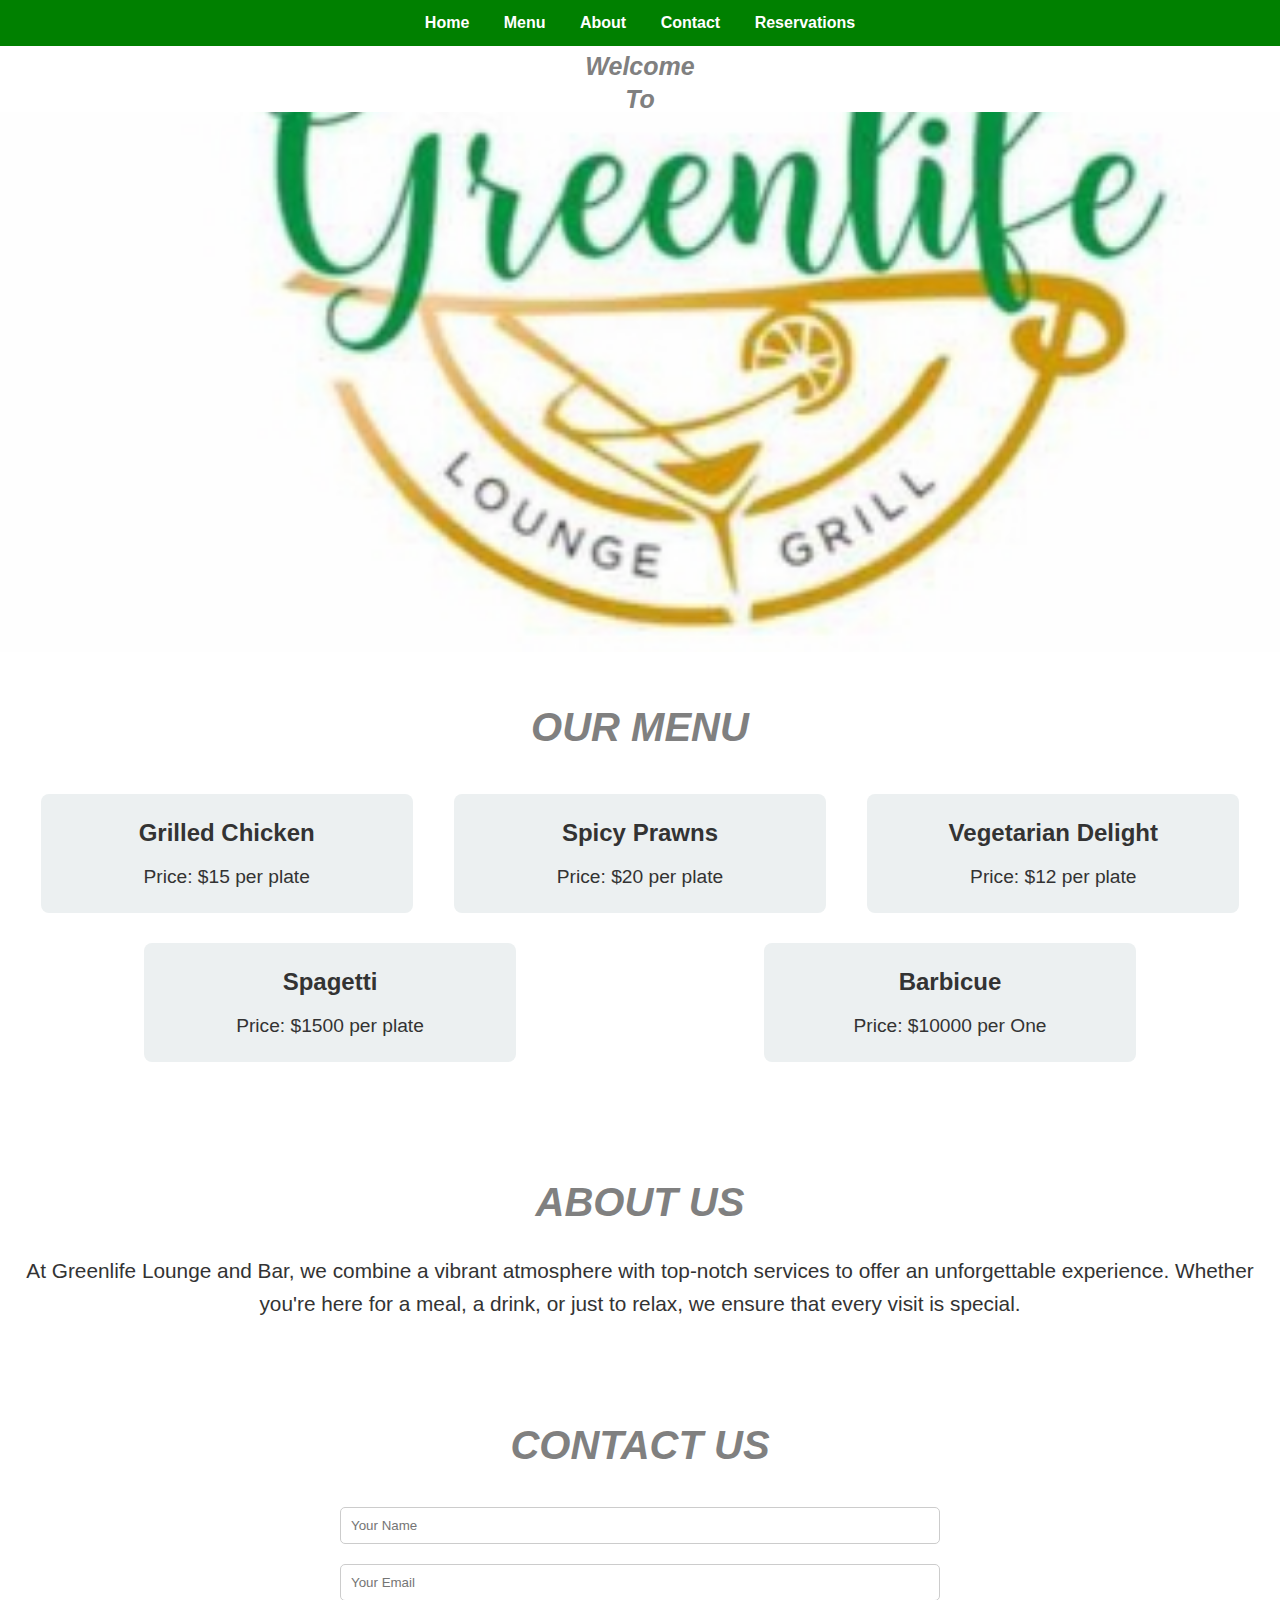
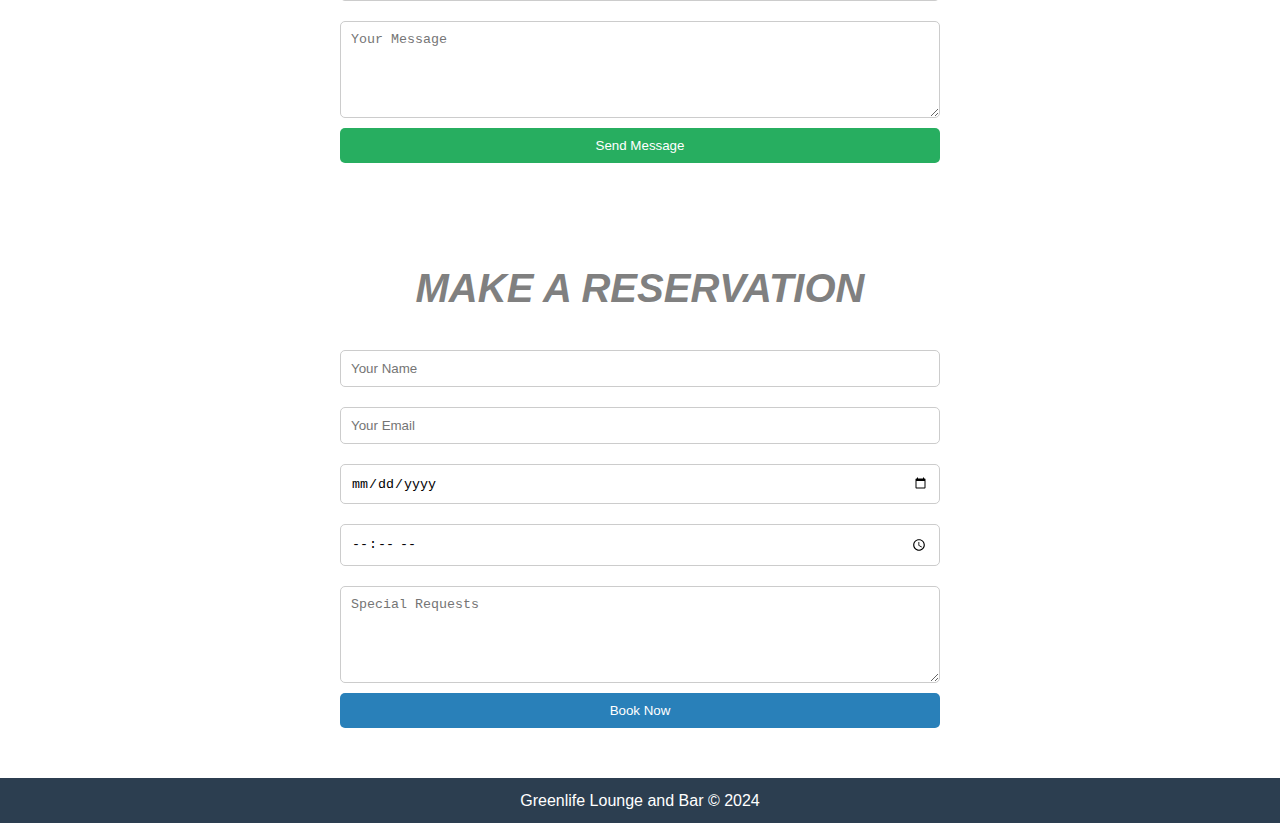
==== index.html @ 82cc6e37 "Add files via upload" ====
<!DOCTYPE html>
<html lang="en">
<head>
    <meta charset="UTF-8">
    <meta name="viewport" content="width=device-width, initial-scale=1.0">
    <meta http-equiv="X-UA-Compatible" content="ie=edge">
    <title>Greenlife Lounge and Bar</title>
    <style>
        /* Global Styles */
        * {
            margin: 0;
            padding: 0;
            box-sizing: border-box;
        }

        body {
            font-family: 'Arial', sans-serif;
            background-color: #fff;
            color: #333;
            line-height: 1.6;
        }

        nav {
            background: green;
            color: white;
            padding: 10px 0;
            text-align: center;
        }

        nav ul {
            list-style: none;
        }

        nav ul li {
            display: inline;
            margin: 0 15px;
        }

        nav ul li a {
            color: white;
            text-decoration: none;
            font-weight: bold;
        }

        nav ul li a:hover {
            color: #f39c12;
        }

        .hero {
            background: url('image1.jpg') no-repeat center center/cover;
            height: 60vh;
            display: flex;
            margin-top: -7px;
            align-items: center;
            justify-content: center;
            color: white;
            text-align: center;
        }

        .hero h1 {
            font-size: 3rem;
            text-transform: uppercase;
        }

        .hero p {
            font-size: 1.5rem;
        }

        section {
            padding: 50px 20px;
        }

        .menu, .about, .contact, .reservation {
            text-align: center;
        }

        .menu h2, .about h2, .contact h2, .reservation h2 {
            font-size: 2.5rem;
            margin-bottom: 20px;
            text-transform: uppercase;
        }

        .menu-items {
            display: flex;
            flex-wrap: wrap;
            justify-content: space-around;
        }

        .menu-item {
            width: 30%;
            margin: 15px 0;
            background: #ecf0f1;
            padding: 20px;
            border-radius: 8px;
        }

        .menu-item h3 {
            font-size: 1.5rem;
            margin-bottom: 10px;
        }

        .menu-item p {
            font-size: 1.2rem;
        }

        /* About Section */
        .about p {
            font-size: 1.3rem;
            margin-top: 20px;
        }

        /* Contact Form */
        .contact form {
            display: flex;
            flex-direction: column;
            max-width: 600px;
            margin: 0 auto;
        }
        

        .contact input, .contact textarea {
            padding: 10px;
            margin: 10px 0;
            border: 1px solid #ccc;
            border-radius: 5px;
        }

        .contact button {
            padding: 10px;
            background: #27ae60;
            color: white;
            border: none;
            border-radius: 5px;
            cursor: pointer;
        }

        .contact button:hover {
            background: #2ecc71;
        }

        /* Reservation Section */
        .reservation form {
            display: flex;
            flex-direction: column;
            max-width: 600px;
            margin: 0 auto;
        }
    
         h1 {
             text-align: center;
             font-style: italic;
             font-size: 25px;
             color: grey;
             
         }
    
         h2 {
             text-align: center;
             font-style: italic;
             font-size: 25px;
             margin-top: -7px;
             color: grey;
             
         }

        .reservation input, .reservation textarea {
            padding: 10px;
            margin: 10px 0;
            border: 1px solid #ccc;
            border-radius: 5px;
        }

        .reservation button {
            padding: 10px;
            background: #2980b9;
            color: white;
            border: none;
            border-radius: 5px;
            cursor: pointer;
        }

        .reservation button:hover {
            background: #3498db;
        }

        footer {
            background: #2c3e50;
            color: white;
            text-align: center;
            padding: 10px 0;
        }

        @media(max-width: 768px) {
            .menu-item {
                width: 100%;
            }
        }
    </style>
</head>
<body>
    <nav>
        <ul>
            <li><a href="#hero">Home</a></li>
            <li><a href="#menu">Menu</a></li>
            <li><a href="#about">About</a></li>
            <li><a href="#contact">Contact</a></li>
            <li><a href="#reservation">Reservations</a></li>
        </ul>
    </nav>
    <h1> Welcome </h1>
    <h2>  To</h2>
  <section class="hero" id="hero">
    </section>

    <section class="menu" id="menu">
        <h2>Our Menu</h2>
        <div class="menu-items">
            <div class="menu-item">
                <h3>Grilled Chicken</h3>
                <p>Price: $15 per plate</p>
            </div>
            <div class="menu-item">
                <h3>Spicy Prawns</h3>
                <p>Price: $20 per plate</p>
            </div>
            <div class="menu-item">
                <h3>Vegetarian Delight</h3>
                <p>Price: $12 per plate</p>
            </div>
             <div class="menu-item">
                <h3>Spagetti </h3>
                <p>Price: $1500 per plate</p>
            </div>
             <div class="menu-item">
                <h3>Barbicue</h3>
                <p>Price: $10000 per One </p>
            </div>
        </div>
    </section>

    <section class="about" id="about">
        <h2>About Us</h2>
        <p>At Greenlife Lounge and Bar, we combine a vibrant atmosphere with top-notch services to offer an unforgettable experience. Whether you're here for a meal, a drink, or just to relax, we ensure that every visit is special.</p>
    </section>

    <section class="contact" id="contact">
        <h2>Contact Us</h2>
        <form action="">
            <input type="text" name="name" placeholder="Your Name">
            <input type="email" name="email" placeholder="Your Email">
            <textarea name="message" rows="5" placeholder="Your Message"></textarea>
            <button type="submit">Send Message</button>
        </form>
    </section>

    <section class="reservation" id="reservation">
        <h2>Make a Reservation</h2>
        <form action="">
            <input type="text" name="name" placeholder="Your Name">
            <input type="email" name="email" placeholder="Your Email">
            <input type="date" name="date">
            <input type="time" name="time">
            <textarea name="specialRequests" rows="5" placeholder="Special Requests"></textarea>
            <button type="submit">Book Now</button>
        </form>
    </section>

    <footer>
        <p>Greenlife Lounge and Bar &copy; 2024</p>
    </footer>
</body>
</html>
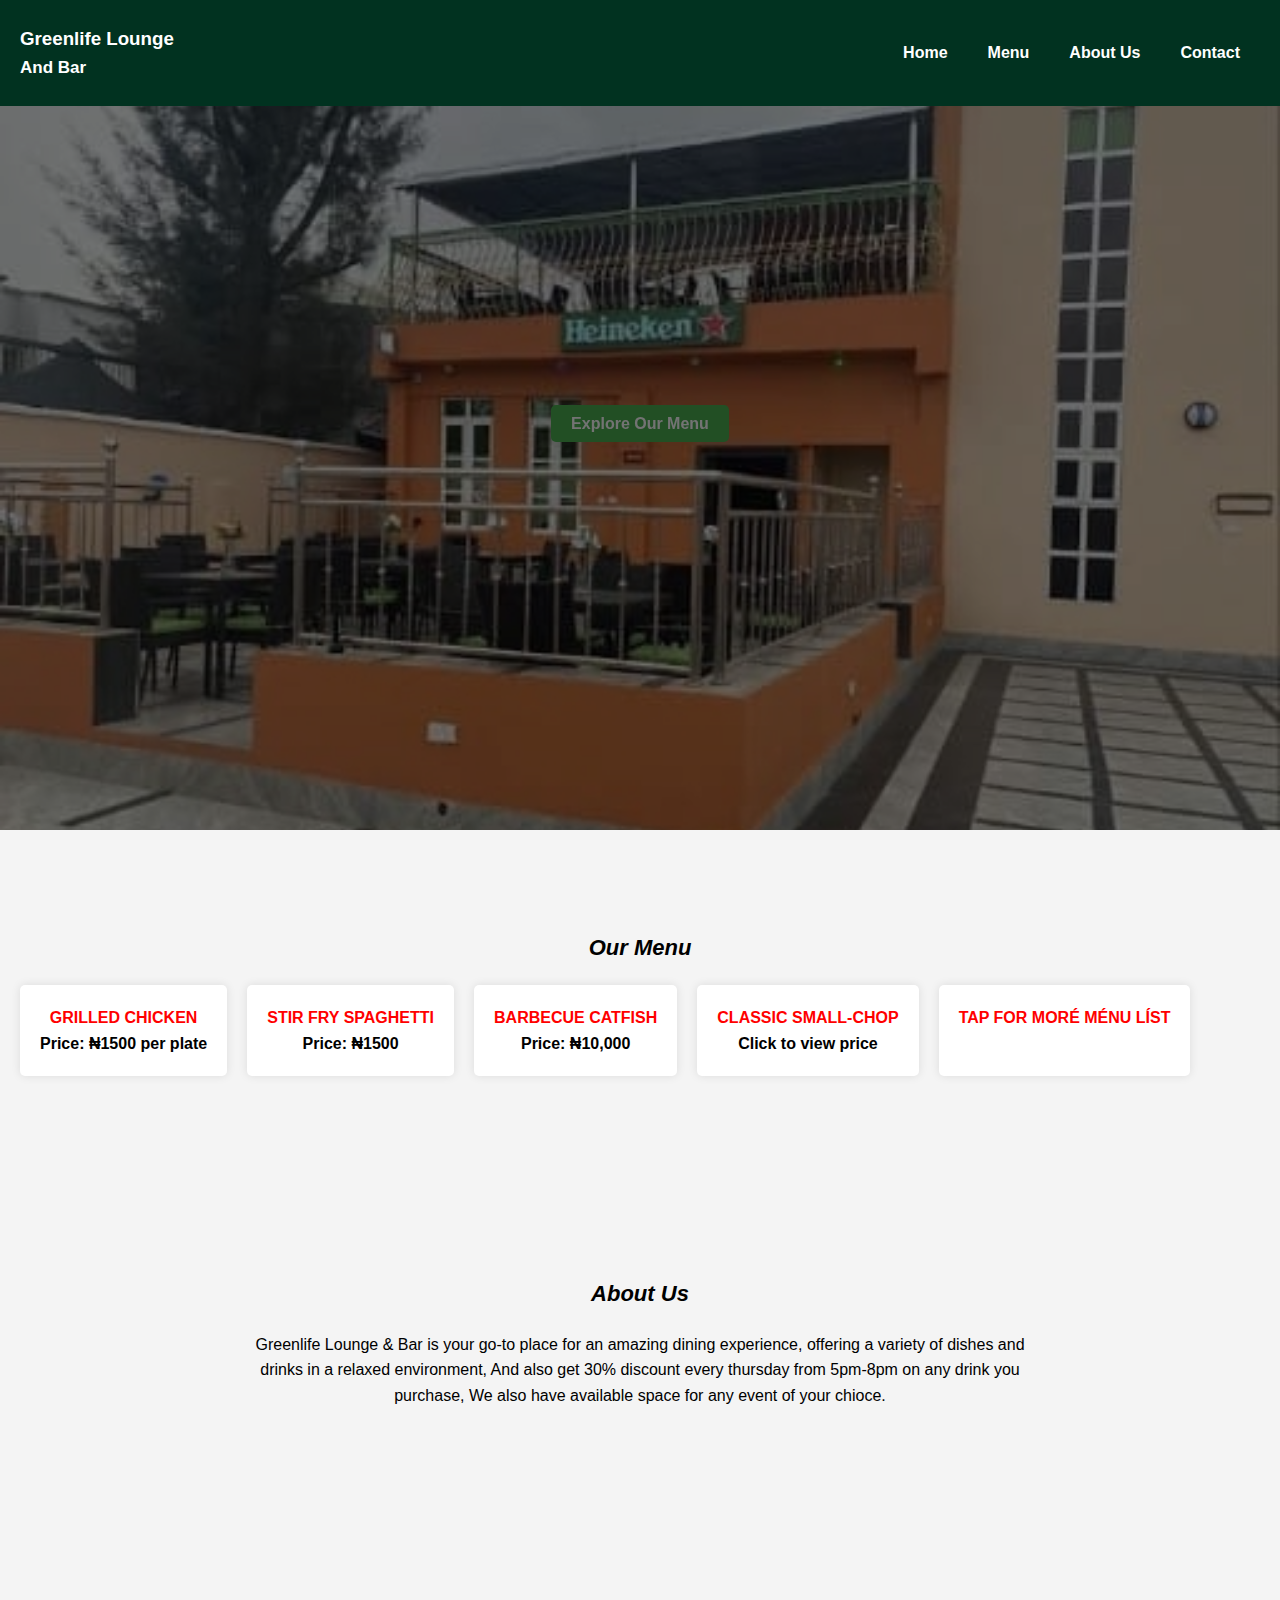
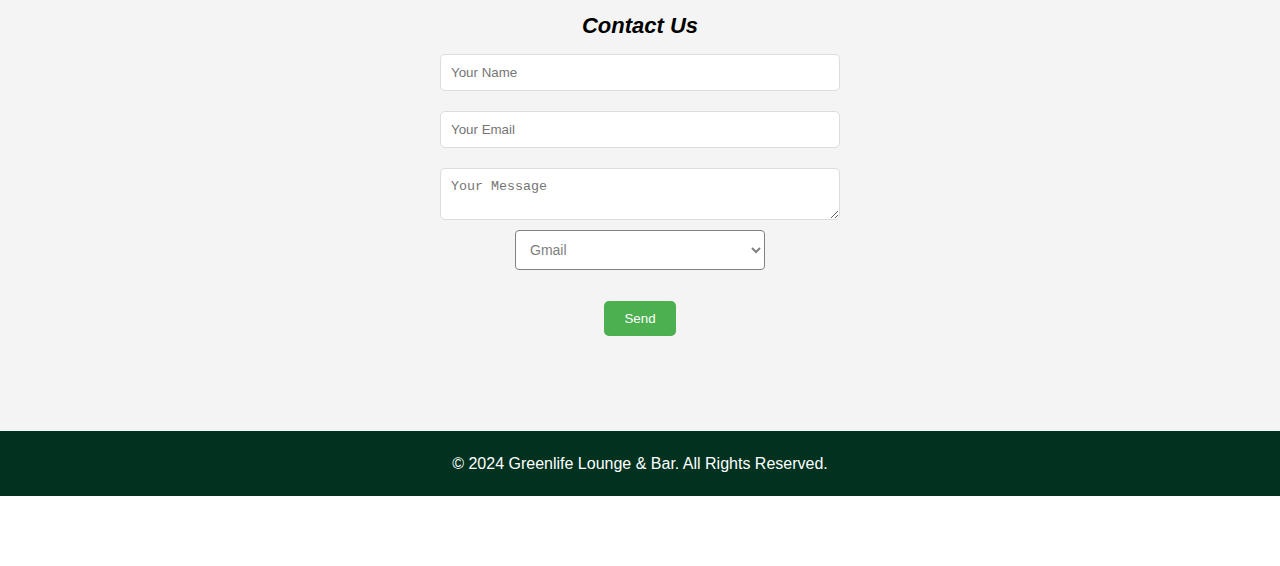
==== commit 4bfbf893: "Add files via upload" ====
--- a/index.html
+++ b/index.html
@@ -3,270 +3,97 @@
 <head>
     <meta charset="UTF-8">
     <meta name="viewport" content="width=device-width, initial-scale=1.0">
-    <meta http-equiv="X-UA-Compatible" content="ie=edge">
+
     <title>Greenlife Lounge and Bar</title>
-    <style>
-        /* Global Styles */
-        * {
-            margin: 0;
-            padding: 0;
-            box-sizing: border-box;
-        }
-
-        body {
-            font-family: 'Arial', sans-serif;
-            background-color: #fff;
-            color: #333;
-            line-height: 1.6;
-        }
-
-        nav {
-            background: green;
-            color: white;
-            padding: 10px 0;
-            text-align: center;
-        }
-
-        nav ul {
-            list-style: none;
-        }
-
-        nav ul li {
-            display: inline;
-            margin: 0 15px;
-        }
-
-        nav ul li a {
-            color: white;
-            text-decoration: none;
-            font-weight: bold;
-        }
-
-        nav ul li a:hover {
-            color: #f39c12;
-        }
-
-        .hero {
-            background: url('image1.jpg') no-repeat center center/cover;
-            height: 60vh;
-            display: flex;
-            margin-top: -7px;
-            align-items: center;
-            justify-content: center;
-            color: white;
-            text-align: center;
-        }
-
-        .hero h1 {
-            font-size: 3rem;
-            text-transform: uppercase;
-        }
-
-        .hero p {
-            font-size: 1.5rem;
-        }
-
-        section {
-            padding: 50px 20px;
-        }
-
-        .menu, .about, .contact, .reservation {
-            text-align: center;
-        }
-
-        .menu h2, .about h2, .contact h2, .reservation h2 {
-            font-size: 2.5rem;
-            margin-bottom: 20px;
-            text-transform: uppercase;
-        }
-
-        .menu-items {
-            display: flex;
-            flex-wrap: wrap;
-            justify-content: space-around;
-        }
-
-        .menu-item {
-            width: 30%;
-            margin: 15px 0;
-            background: #ecf0f1;
-            padding: 20px;
-            border-radius: 8px;
-        }
-
-        .menu-item h3 {
-            font-size: 1.5rem;
-            margin-bottom: 10px;
-        }
-
-        .menu-item p {
-            font-size: 1.2rem;
-        }
-
-        /* About Section */
-        .about p {
-            font-size: 1.3rem;
-            margin-top: 20px;
-        }
-
-        /* Contact Form */
-        .contact form {
-            display: flex;
-            flex-direction: column;
-            max-width: 600px;
-            margin: 0 auto;
-        }
-        
-
-        .contact input, .contact textarea {
-            padding: 10px;
-            margin: 10px 0;
-            border: 1px solid #ccc;
-            border-radius: 5px;
-        }
-
-        .contact button {
-            padding: 10px;
-            background: #27ae60;
-            color: white;
-            border: none;
-            border-radius: 5px;
-            cursor: pointer;
-        }
-
-        .contact button:hover {
-            background: #2ecc71;
-        }
-
-        /* Reservation Section */
-        .reservation form {
-            display: flex;
-            flex-direction: column;
-            max-width: 600px;
-            margin: 0 auto;
-        }
-    
-         h1 {
-             text-align: center;
-             font-style: italic;
-             font-size: 25px;
-             color: grey;
-             
-         }
-    
-         h2 {
-             text-align: center;
-             font-style: italic;
-             font-size: 25px;
-             margin-top: -7px;
-             color: grey;
-             
-         }
-
-        .reservation input, .reservation textarea {
-            padding: 10px;
-            margin: 10px 0;
-            border: 1px solid #ccc;
-            border-radius: 5px;
-        }
-
-        .reservation button {
-            padding: 10px;
-            background: #2980b9;
-            color: white;
-            border: none;
-            border-radius: 5px;
-            cursor: pointer;
-        }
-
-        .reservation button:hover {
-            background: #3498db;
-        }
-
-        footer {
-            background: #2c3e50;
-            color: white;
-            text-align: center;
-            padding: 10px 0;
-        }
-
-        @media(max-width: 768px) {
-            .menu-item {
-                width: 100%;
-            }
-        }
-    </style>
+    <link rel="stylesheet" href="style.css">
 </head>
 <body>
-    <nav>
-        <ul>
-            <li><a href="#hero">Home</a></li>
-            <li><a href="#menu">Menu</a></li>
-            <li><a href="#about">About</a></li>
-            <li><a href="#contact">Contact</a></li>
-            <li><a href="#reservation">Reservations</a></li>
-        </ul>
-    </nav>
-    <h1> Welcome </h1>
-    <h2>  To</h2>
-  <section class="hero" id="hero">
-    </section>
+    <!-- Navigation Menu -->
+    <header>
+        <div class="logo">
+            <h3>Greenlife Lounge </h3>
+            <h5>And Bar</h5>
+        </div>
+        <nav>
+            <ul class="nav-links">
+                <li><a href="#home">Home</a></li>
+                <li><a href="#menu">Menu</a></li>
+                <li><a href="#about">About Us</a></li>
+                <li><a href="#contact">Contact</a></li>
+            </ul>
+            <div class="hamburger">
+                <span></span>
+                <span></span>
+                <span></span>
+            </div>
+        </nav>
+    </header>
 
-    <section class="menu" id="menu">
-        <h2>Our Menu</h2>
-        <div class="menu-items">
-            <div class="menu-item">
-                <h3>Grilled Chicken</h3>
-                <p>Price: $15 per plate</p>
-            </div>
-            <div class="menu-item">
-                <h3>Spicy Prawns</h3>
-                <p>Price: $20 per plate</p>
-            </div>
-            <div class="menu-item">
-                <h3>Vegetarian Delight</h3>
-                <p>Price: $12 per plate</p>
-            </div>
-             <div class="menu-item">
-                <h3>Spagetti </h3>
-                <p>Price: $1500 per plate</p>
-            </div>
-             <div class="menu-item">
-                <h3>Barbicue</h3>
-                <p>Price: $10000 per One </p>
-            </div>
+    <!-- Main Section -->
+    <section id="home" class="hero">
+        <div class="hero-content">
+            <h2>Welcome to Greenlife Lounge & Bar</h2>
+            <p class="p">Experience the perfect blend of cuisine and relaxation.</p>
+            <a href="#menu" class="btn">Explore Our Menu</a>
         </div>
     </section>
 
-    <section class="about" id="about">
-        <h2>About Us</h2>
-        <p>At Greenlife Lounge and Bar, we combine a vibrant atmosphere with top-notch services to offer an unforgettable experience. Whether you're here for a meal, a drink, or just to relax, we ensure that every visit is special.</p>
+    <!-- Menu Section -->
+    <section id="menu" class="menu-section">
+        <h2>Our Menu</h2>
+        <div class="menu-grid">
+            <div class="menu-item">
+                <a href="grilled chicken.html" target="_blank" class="blinking-link">GRILLED CHICKEN </a>
+                <a href="grilled chicken.html" target="_blank"><p>Price: ₦1500 per plate</p></a>
+            </div>
+         <div class="menu-item">
+    <a href="stepfry4/stepfry.html" target="_blank" class="blinking-link">STIR FRY SPAGHETTI</a>
+    <a href="stepfry4/stepfry.html" target="_blank"><p>Price: ₦1500</p></a>
+</div>
+
+<div class="menu-item">
+    <a href="catfish-center.html" target="_blank" class="blinking-link">BARBECUE CATFISH</a>
+    <a href="catfish-center.html" target="_blank"><p>Price: ₦10,000</p></a>
+</div>
+            
+
+<div class="menu-item">
+    <a href="small-chop.html" target="_blank" class="blinking-link">CLASSIC SMALL-CHOP</a>
+    <a href="small-chop.html" target="_blank"><p>Click to view price</p></a>
+</div>
+            
+            <div class="menu-item">
+    <a href="indexs.html" target="_blank" class="blinking-link">TAP FOR MORÉ MÉNU LÍST </a>
+</div>
     </section>
 
-    <section class="contact" id="contact">
+    <!-- About Us Section -->
+    <section id="about" class="about-section">
+        <h2>About Us</h2>
+        <p>Greenlife Lounge & Bar is your go-to place for an amazing dining experience, offering a variety of dishes and drinks in a relaxed environment,
+         And also get 30% discount every thursday from 5pm-8pm on any drink you purchase,  We also have available space for any event of your chioce.</p>
+    </section>
+        
+    <!-- Contact Us Section -->
+    <section id="contact" class="contact-section">
         <h2>Contact Us</h2>
-        <form action="">
-            <input type="text" name="name" placeholder="Your Name">
-            <input type="email" name="email" placeholder="Your Email">
-            <textarea name="message" rows="5" placeholder="Your Message"></textarea>
-            <button type="submit">Send Message</button>
+        <form id="contactForm">
+            <input type="text" id="name" placeholder="Your Name" required>
+            <input type="email" id="email" placeholder="Your Email" required>
+            <textarea id="message" placeholder="Your Message"></textarea>
+            <select id="method" name="method" required>
+                <option value="email">Gmail</option>
+                <option value="whatsapp">WhatsApp</option>
+            </select><br><br>
+            <button type="button" onclick="sendMessage()">Send</button>
+            <div id="error-message" style="color: red; display: none;"></div>
         </form>
     </section>
 
-    <section class="reservation" id="reservation">
-        <h2>Make a Reservation</h2>
-        <form action="">
-            <input type="text" name="name" placeholder="Your Name">
-            <input type="email" name="email" placeholder="Your Email">
-            <input type="date" name="date">
-            <input type="time" name="time">
-            <textarea name="specialRequests" rows="5" placeholder="Special Requests"></textarea>
-            <button type="submit">Book Now</button>
-        </form>
-    </section>
-
+    <!-- Footer -->
     <footer>
-        <p>Greenlife Lounge and Bar &copy; 2024</p>
+        <p>&copy; 2024 Greenlife Lounge & Bar. All Rights Reserved.</p>
     </footer>
+    <script src="script.js"></script>
 </body>
 </html>--- a/style.css
+++ b/style.css
@@ -0,0 +1,449 @@
+* {
+    margin: 0;
+    padding: 0;
+    box-sizing: border-box;
+}
+
+body {
+    font-family: Arial, sans-serif;
+    line-height: 1.6;
+    animation: fadeInBody 2s ease-out forwards;
+}
+
+/* Fade-in body animation */
+@keyframes fadeInBody {
+    0% {
+        opacity: 0;
+    }
+    100% {
+        opacity: 1;
+    }
+}
+
+header {
+    display: flex;
+    justify-content: space-between;
+    align-items: center;
+    padding: 20px;
+    background-color: #013220;
+    color: #fff;
+    position: fixed;
+    width: 100%;
+    top: 0;
+    z-index: 10;
+    animation: slideInHeader 1.5s ease-in-out forwards;
+}
+
+/* Slide in header animation */
+@keyframes slideInHeader {
+    0% {
+        transform: translateY(-100%);
+    }
+    100% {
+        transform: translateY(0);
+    }
+}
+
+.logo h1 {
+    font-size: 1.5rem;
+}
+
+nav {
+    display: flex;
+    align-items: center;
+}
+
+.hero-content .btn {
+    padding: 10px 20px;
+    background-color: #4CAF50;
+    color: white;
+    text-decoration: none;
+    font-weight: bold;
+    border-radius: 5px;
+    animation: buttonHoverEffect 0.5s ease-in-out infinite alternate;
+}
+
+/* Button hover effect animation */
+@keyframes buttonHoverEffect {
+    0% {
+        transform: scale(1);
+    }
+    100% {
+        transform: scale(1.1);
+    }
+}
+
+.nav-links {
+    list-style: none;
+    display: flex;
+}
+
+.nav-links li {
+    margin: 20px;
+    animation: navLinkAnimation 1s ease-in-out forwards;
+}
+
+.nav-links a {
+    text-decoration: none;
+    color: white;
+    font-size: 1rem;
+}
+
+.hamburger {
+    display: none;
+    flex-direction: column;
+    cursor: pointer;
+}
+
+.hamburger span {
+    width: 25px;
+    height: 3px;
+    background-color: #fff;
+    margin: 4px;
+}
+
+.hero {
+    height: 100vh;
+    display: flex;
+    justify-content: center;
+    align-items: center;
+    text-align: center;
+    margin-top: -70px;
+    background-color: #f4f4f4;
+    animation: fadeInHero 2s ease-in-out forwards;
+}
+
+/* Fade-in animation for hero section */
+@keyframes fadeInHero {
+    0% {
+        opacity: 0;
+    }
+    100% {
+        opacity: 1;
+    }
+}
+
+h2 {
+    font-size: 22px;
+    font-style: italic;
+}
+
+h5 {
+    font-size: 17px;
+}
+
+.p {
+    font-size: 14px;
+    margin-bottom: 30px;
+}
+
+.hero-content {
+    max-width: 600px;
+}
+
+.menu-section, .about-section {
+    text-align: center;
+}
+
+.menu-section h2, .about-section h2 {
+    margin-bottom: 20px;
+}
+
+.menu-section p, .about-section p {
+    margin: 0 auto;
+    max-width: 800px;
+}
+
+.menu-section {
+    padding: 100px 20px;
+    background-color: #f4f4f4;
+}
+
+.menu-grid {
+    display: flex;
+    flex-wrap: wrap;
+    gap: 20px;
+    animation: fadeInMenu 2s ease-in-out forwards;
+}
+
+/* Fade-in animation for menu section */
+@keyframes fadeInMenu {
+    0% {
+        opacity: 0;
+    }
+    100% {
+        opacity: 1;
+    }
+}
+
+.menu-item {
+    background-color: #fff;
+    padding: 20px;
+    border-radius: 5px;
+    box-shadow: 0 0 10px rgba(0,0,0,0.1);
+    animation: slideUpMenuItem 1s ease-in-out forwards;
+}
+
+/* Slide up animation for each menu item */
+@keyframes slideUpMenuItem {
+    0% {
+        transform: translateY(30px);
+        opacity: 0;
+    }
+    100% {
+        transform: translateY(0);
+        opacity: 1;
+    }
+}
+
+.about-section {
+    padding: 100px 20px;
+    background-color: #f4f4f4;
+    animation: fadeInAbout 2s ease-in-out forwards;
+}
+
+/* Fade-in animation for about section */
+@keyframes fadeInAbout {
+    0% {
+        opacity: 0;
+    }
+    100% {
+        opacity: 1;
+    }
+}
+
+/* Add this animation for the hero content */
+@keyframes fadeIn {
+    0% {
+        opacity: 0;
+        transform: translateY(20px);
+    }
+    100% {
+        opacity: 1;
+        transform: translateY(0);
+    }
+}
+
+.hero-content h2, .hero-content p {
+    animation: fadeIn 2s ease-in-out forwards;
+    opacity: 0; /* Start hidden */
+}
+
+.contact-section {
+    padding: 100px 20px;
+    text-align: center;
+    background-color: #f4f4f4;
+    animation: fadeInContact 2s ease-in-out forwards;
+}
+
+/* Fade-in animation for contact section */
+@keyframes fadeInContact {
+    0% {
+        opacity: 0;
+    }
+    100% {
+        opacity: 1;
+    }
+}
+
+#contactForm, #newsletterForm {
+    display: flex;
+    flex-direction: column;
+    align-items: center;
+}
+
+#contactForm input, #contactForm textarea, #newsletterForm input {
+    padding: 10px;
+    margin: 10px 0;
+    width: 80%;
+    max-width: 400px;
+    border-radius: 5px;
+    border: 1px solid #ddd;
+    animation: fadeInFormElements 1s ease-in-out forwards;
+}
+
+/* Fade-in animation for form elements */
+@keyframes fadeInFormElements {
+    0% {
+        opacity: 0;
+    }
+    100% {
+        opacity: 1;
+    }
+}
+
+#contactForm button, #newsletterForm button {
+    padding: 10px 20px;
+    background-color: #4CAF50;
+    margin-top: -20px;
+    margin-bottom: -5px;
+    color: white;
+    cursor: pointer;
+    border: none;
+    border-radius: 5px;
+    transition: background-color 0.3s ease;
+}
+
+#contactForm button:hover, #newsletterForm button:hover {
+    background-color: #45a049;
+}
+
+/* Styling specifically for the contact method select dropdown */
+form select {
+    width: 250px;
+    padding: 10px;
+    border: 0.5px solid grey;
+    border-radius: 4px;
+    background-color: white;
+    color: grey;
+    font-size: 14px;
+    transition: border-color 0.3s ease;
+}
+
+/* Add hover effect to make it interactive */
+form select:hover {
+    border-color: #45a049;
+    cursor: pointer;
+}
+
+footer {
+    text-align: center;
+    padding: 20px;
+    background-color: #013220;
+    color: white;
+    animation: fadeInFooter 2s ease-in-out forwards;
+}
+
+/* Fade-in animation for footer */
+@keyframes fadeInFooter {
+    0% {
+        opacity: 0;
+    }
+    100% {
+        opacity: 1;
+    }
+}
+
+@media (max-width: 768px) {
+    .nav-links {
+        display: none;
+        flex-direction: column;
+        position: absolute;
+        top: 60px;
+        right: 0;
+        background-color: #333;
+        width: 200px;
+        text-align: center;
+        padding: 20px;
+    }
+
+    .nav-links.active {
+        display: flex;
+    }
+
+    .hamburger {
+        display: flex;
+    }
+
+    .menu-grid {
+        flex-direction: column;
+    }
+}
+
+/* Remove underline and set custom color for normal links */
+a {
+    color: black;
+    text-decoration: none;
+    font-weight: bold;
+}
+
+.hero {
+    position: relative;
+    height: 100vh;
+    display: flex;
+    justify-content: center;
+    align-items: center;
+    text-align: center;
+    color: white;
+    background-image: url('imageshero.jpg');
+    background-size: cover;
+    background-position: center;
+    background-repeat: no-repeat;
+    filter: brightness(45%);
+}
+
+.hero-content {
+    position: relative;
+    z-index: 1;
+    max-width: 600px;
+}
+
+.hero-content h2, .hero-content p {
+    margin-bottom: 15px;
+}
+
+.hero-content .btn {
+    padding: 10px 20px;
+    background-color: #4CAF50;
+    color: white;
+    text-decoration: none;
+    font-weight: bold;
+    border-radius: 5px;
+}
+
+.hero-section {
+    height: auto;
+    min-height: 100vh;
+}
+
+.hamburger {
+    display: none;
+    flex-direction: column;
+    cursor: pointer;
+}
+
+@media (max-width: 768px) {
+    .hamburger {
+        display: flex;
+    }
+
+    .nav-links {
+        display: none;
+        flex-direction: column;
+        position: absolute;
+        top: 60px;
+        right: 0;
+        background-color: #333;
+        width: 200px;
+        text-align: center;
+        padding: 20px;
+    }
+
+    .nav-links.active {
+        display: flex;
+    }
+}
+
+.hamburger span {
+    width: 25px;
+    height: 3px;
+    background-color: #fff;
+    margin: 4px;
+}
+
+.blinking-link {
+    color: red;
+    animation: blink 1s infinite;
+}
+
+@keyframes blink {
+    0% {
+        opacity: 1;
+    }
+    50% {
+        opacity: 0;
+    }
+    100% {
+        opacity: 1;
+    }
+}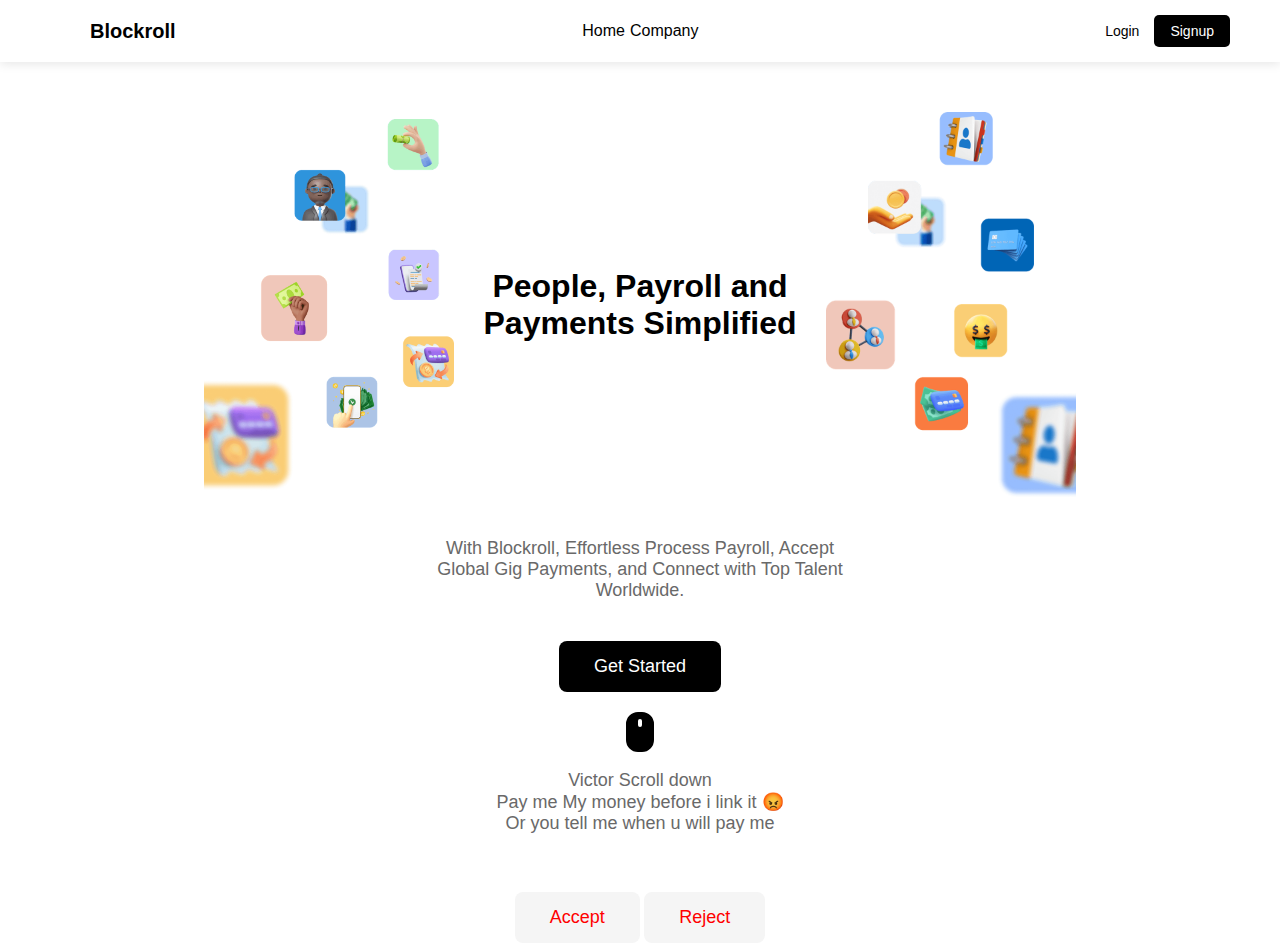
==== commit eced9f97: "Add files via upload" ====
--- a/index.html
+++ b/index.html
@@ -3,97 +3,185 @@
 <head>
     <meta charset="UTF-8">
     <meta name="viewport" content="width=device-width, initial-scale=1.0">
+    <title>Blockroll Navbar</title>
+    <style>
+        body {
+            margin: 0;
+            font-family: Arial, sans-serif;
+            text-align: center;
+        }
 
-    <title>Greenlife Lounge and Bar</title>
-    <link rel="stylesheet" href="style.css">
+    
+                   .buttons {
+          background-color: whitesmoke;
+          color: red;
+          padding: 15px 35px;
+          font-size: 18px;
+          border: none;
+          border-radius: 8px;
+          cursor: pointer;
+          margin-top: 40px; /* Add space before the button */
+      }
+    
+          .navbar {
+            display: flex;
+            justify-content: space-between;
+            align-items: center;
+            padding: 15px 50px;
+            box-shadow: 0 2px 10px rgba(0, 0, 0, 0.1);
+        }
+        .logo {
+            font-size: 20px;
+            font-weight: bold;
+            margin-left: 40px;
+        }
+        .nav-links {
+    display: flex;
+}
+
+.nav-links a {
+    text-decoration: none;
+    color: black;
+    font-weight: 500;
+    margin-right: 5px; /* Adjust this value to control the space */
+}
+
+.nav-links a:last-child {
+    margin-right: 0; /* Ensure no extra space after the last link */
+}
+        .nav-buttons {
+            display: flex;
+            align-items: center;
+        }
+        .nav-buttons a {
+            text-decoration: none;
+            color: black;
+            font-size: 14px;
+            font-weight: 500;
+            margin-right: 15px;
+        }
+        .signup-btn {
+            background-color: black;
+            color: white;
+            border: none;
+            padding: 8px 16px;
+            border-radius: 5px;
+            cursor: pointer;
+            font-size: 14px;
+        }
+
+        /* Centering container */
+        .container {
+            display: flex;
+            align-items: center;
+            justify-content: center;
+            gap: 30px; /* Space between images and text */
+            margin-top: 50px;
+        }
+        .container img {
+            width: 250px; /* Adjust size */
+            height: auto;
+        }
+        .text {
+            font-size: 2em;
+            font-weight: bold;
+            text-align: center;
+            max-width: 400px; /* Prevent text from stretching too much */
+        }
+        .content-container {
+            margin-top: 40px;
+        }
+
+        p {
+            color: #696969;
+            font-size: 18px;
+        }
+
+        /* Centering the button */
+        .button-container {
+            display: flex;
+            justify-content: center;
+            align-items: center;
+            width: 100%;
+            margin-top: 40px;
+        }
+
+        .button {
+            background-color: black;
+            color: white;
+            padding: 15px 35px;
+            font-size: 18px;
+            border: none;
+            border-radius: 8px;
+            cursor: pointer;
+        }
+
+        .scroll-down {
+            margin-top: 20px;
+            display: flex;
+            justify-content: center;
+            cursor: pointer;
+        }
+
+        .mouse-icon {
+            width: 24px;
+            height: 36px;
+            border: 2px solid black;
+            border-radius: 12px;
+            position: relative;
+            background-color: black;
+        }
+
+        .mouse-icon::before {
+            content: '';
+            width: 4px;
+            height: 8px;
+            background-color: white;
+            position: absolute;
+            top: 5px;
+            left: 50%;
+            transform: translateX(-50%);
+            border-radius: 2px;
+        }
+    </style>
 </head>
 <body>
-    <!-- Navigation Menu -->
-    <header>
-        <div class="logo">
-            <h3>Greenlife Lounge </h3>
-            <h5>And Bar</h5>
+<nav class="navbar">
+        <div class="logo">Blockroll</div>
+        <div class="nav-links">
+            <a href="#">Home</a>
+            <a href="#">Company</a>
         </div>
-        <nav>
-            <ul class="nav-links">
-                <li><a href="#home">Home</a></li>
-                <li><a href="#menu">Menu</a></li>
-                <li><a href="#about">About Us</a></li>
-                <li><a href="#contact">Contact</a></li>
-            </ul>
-            <div class="hamburger">
-                <span></span>
-                <span></span>
-                <span></span>
-            </div>
-        </nav>
-    </header>
+        <div class="nav-buttons">
+            <a href="#">Login</a>
+            <button class="signup-btn">Signup</button>
+        </div>
+    </nav>
 
-    <!-- Main Section -->
-    <section id="home" class="hero">
-        <div class="hero-content">
-            <h2>Welcome to Greenlife Lounge & Bar</h2>
-            <p class="p">Experience the perfect blend of cuisine and relaxation.</p>
-            <a href="#menu" class="btn">Explore Our Menu</a>
-        </div>
-    </section>
+    <div class="container">
+        <img src="image.png" alt="Image 1"> <!-- Left Image -->
+        <div class="text">People, Payroll and <br> Payments Simplified</div>
+        <img src="image2.png" alt="Image 2"> <!-- Right Image -->
+    </div>
 
-    <!-- Menu Section -->
-    <section id="menu" class="menu-section">
-        <h2>Our Menu</h2>
-        <div class="menu-grid">
-            <div class="menu-item">
-                <a href="grilled chicken.html" target="_blank" class="blinking-link">GRILLED CHICKEN </a>
-                <a href="grilled chicken.html" target="_blank"><p>Price: ₦1500 per plate</p></a>
-            </div>
-         <div class="menu-item">
-    <a href="stepfry4/stepfry.html" target="_blank" class="blinking-link">STIR FRY SPAGHETTI</a>
-    <a href="stepfry4/stepfry.html" target="_blank"><p>Price: ₦1500</p></a>
-</div>
+    <div class="content-container">
+        <p> 
+            With Blockroll, Effortless Process Payroll, Accept <br>
+            Global Gig Payments, and Connect with Top Talent <br>
+            Worldwide.
+        </p>
+    </div>
 
-<div class="menu-item">
-    <a href="catfish-center.html" target="_blank" class="blinking-link">BARBECUE CATFISH</a>
-    <a href="catfish-center.html" target="_blank"><p>Price: ₦10,000</p></a>
-</div>
-            
+    <!-- Button is now always centered -->
+    <div class="button-container">
+        <button class="button">Get Started</button>
+    </div>
 
-<div class="menu-item">
-    <a href="small-chop.html" target="_blank" class="blinking-link">CLASSIC SMALL-CHOP</a>
-    <a href="small-chop.html" target="_blank"><p>Click to view price</p></a>
-</div>
-            
-            <div class="menu-item">
-    <a href="indexs.html" target="_blank" class="blinking-link">TAP FOR MORÉ MÉNU LÍST </a>
-</div>
-    </section>
+    <div class="scroll-down">
+        <div class="mouse-icon"></div>
+    </div>
+ <p>  Victor Scroll down  <br> Pay me My money before i link it 😡 <br> Or you tell me when u will pay me  </p>
+     <button class="buttons">Accept</button>   <button class="buttons">Reject</button>
 
-    <!-- About Us Section -->
-    <section id="about" class="about-section">
-        <h2>About Us</h2>
-        <p>Greenlife Lounge & Bar is your go-to place for an amazing dining experience, offering a variety of dishes and drinks in a relaxed environment,
-         And also get 30% discount every thursday from 5pm-8pm on any drink you purchase,  We also have available space for any event of your chioce.</p>
-    </section>
-        
-    <!-- Contact Us Section -->
-    <section id="contact" class="contact-section">
-        <h2>Contact Us</h2>
-        <form id="contactForm">
-            <input type="text" id="name" placeholder="Your Name" required>
-            <input type="email" id="email" placeholder="Your Email" required>
-            <textarea id="message" placeholder="Your Message"></textarea>
-            <select id="method" name="method" required>
-                <option value="email">Gmail</option>
-                <option value="whatsapp">WhatsApp</option>
-            </select><br><br>
-            <button type="button" onclick="sendMessage()">Send</button>
-            <div id="error-message" style="color: red; display: none;"></div>
-        </form>
-    </section>
-
-    <!-- Footer -->
-    <footer>
-        <p>&copy; 2024 Greenlife Lounge & Bar. All Rights Reserved.</p>
-    </footer>
-    <script src="script.js"></script>
 </body>
 </html>